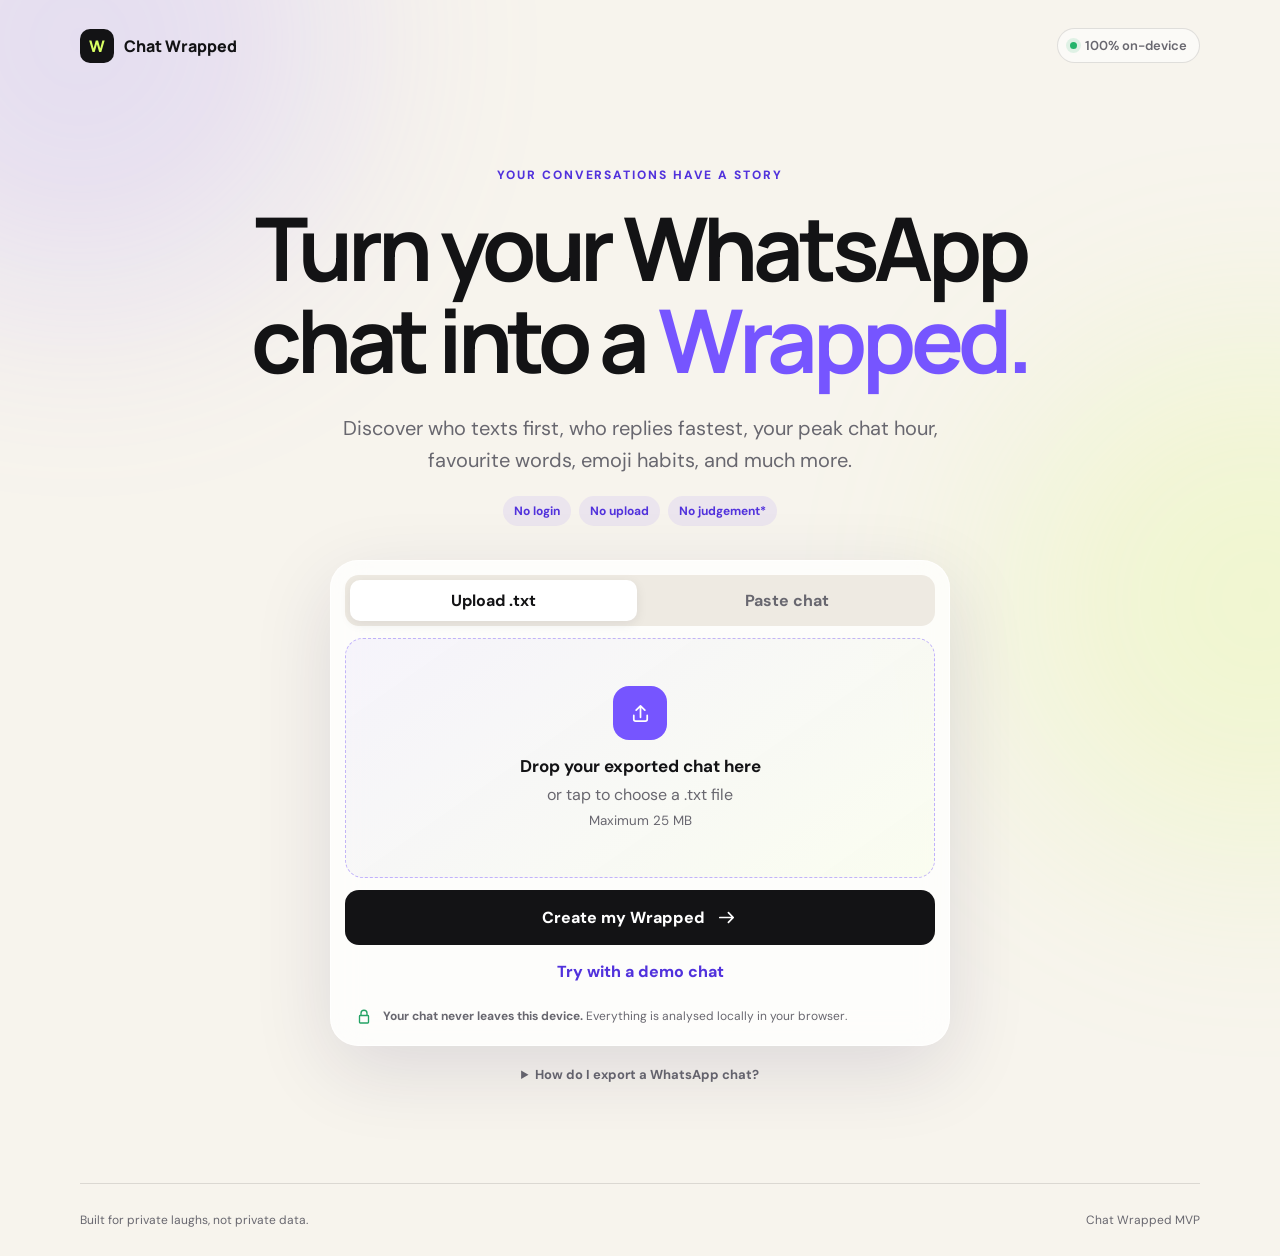
==== index.html @ f318e0dc "Launch Chat Wrapped" ====
<!doctype html>
<html lang="en">
  <head>
    <meta charset="UTF-8" />
    <meta name="viewport" content="width=device-width, initial-scale=1.0" />
    <meta
      name="description"
      content="Turn an exported WhatsApp chat into a private, shareable Chat Wrapped."
    />
    <title>Chat Wrapped - Your WhatsApp story, decoded</title>
    <link rel="preconnect" href="https://fonts.googleapis.com" />
    <link rel="preconnect" href="https://fonts.gstatic.com" crossorigin />
    <link
      href="https://fonts.googleapis.com/css2?family=DM+Sans:wght@400;500;600;700&family=Manrope:wght@700;800&display=swap"
      rel="stylesheet"
    />
    <link rel="stylesheet" href="styles.css" />
  </head>
  <body>
    <div class="ambient ambient-one"></div>
    <div class="ambient ambient-two"></div>

    <header class="site-header">
      <a class="brand" href="#" aria-label="Chat Wrapped home">
        <span class="brand-mark">W</span>
        <span>Chat Wrapped</span>
      </a>
      <span class="privacy-pill"><span class="privacy-dot"></span> 100% on-device</span>
    </header>

    <main>
      <section class="hero" id="hero">
        <div class="eyebrow">Your conversations have a story</div>
        <h1>Turn your WhatsApp chat into a <span>Wrapped.</span></h1>
        <p class="hero-copy">
          Discover who texts first, who replies fastest, your peak chat hour,
          favourite words, emoji habits, and much more.
        </p>

        <div class="hero-badges">
          <span>No login</span>
          <span>No upload</span>
          <span>No judgement*</span>
        </div>

        <div class="upload-card">
          <div class="step-tabs" role="tablist" aria-label="Input method">
            <button class="tab active" data-tab="file" role="tab">Upload .txt</button>
            <button class="tab" data-tab="paste" role="tab">Paste chat</button>
          </div>

          <div class="tab-panel active" id="file-panel">
            <label class="drop-zone" id="drop-zone" for="file-input">
              <input id="file-input" type="file" accept=".txt,text/plain" />
              <span class="upload-icon">
                <svg viewBox="0 0 24 24" aria-hidden="true">
                  <path d="M12 16V4m0 0L7.5 8.5M12 4l4.5 4.5M5 14v4a2 2 0 0 0 2 2h10a2 2 0 0 0 2-2v-4" />
                </svg>
              </span>
              <strong>Drop your exported chat here</strong>
              <span>or tap to choose a .txt file</span>
              <small id="file-name">Maximum 25 MB</small>
            </label>
          </div>

          <div class="tab-panel" id="paste-panel">
            <textarea
              id="chat-input"
              rows="8"
              placeholder="Paste exported WhatsApp chat here..."
              spellcheck="false"
            ></textarea>
          </div>

          <div class="error-message" id="error-message" role="alert"></div>
          <button class="primary-button" id="analyse-button">
            Create my Wrapped
            <svg viewBox="0 0 24 24" aria-hidden="true">
              <path d="M5 12h14m-5-5 5 5-5 5" />
            </svg>
          </button>
          <button class="demo-button" id="demo-button">Try with a demo chat</button>

          <div class="privacy-note">
            <svg viewBox="0 0 24 24" aria-hidden="true">
              <path d="M8 10V7a4 4 0 0 1 8 0v3m-9 0h10a1 1 0 0 1 1 1v8a1 1 0 0 1-1 1H7a1 1 0 0 1-1-1v-8a1 1 0 0 1 1-1Z" />
            </svg>
            <span><strong>Your chat never leaves this device.</strong> Everything is analysed locally in your browser.</span>
          </div>
        </div>

        <details class="export-help">
          <summary>How do I export a WhatsApp chat?</summary>
          <div>
            <p><strong>Android:</strong> Open chat → ⋮ → More → Export chat → Without media.</p>
            <p><strong>iPhone:</strong> Open chat → tap contact/group name → Export Chat → Without Media.</p>
          </div>
        </details>
      </section>

      <section class="results hidden" id="results">
        <div class="results-header">
          <div>
            <div class="eyebrow">The receipts are in</div>
            <h2 id="results-title">Your Chat Wrapped</h2>
            <p id="date-range"></p>
          </div>
          <button class="secondary-button" id="new-chat-button">Analyse another</button>
        </div>

        <div class="spotlight-grid">
          <article class="stat-card hero-stat purple">
            <span class="card-kicker">Total messages</span>
            <strong id="total-messages">0</strong>
            <p id="total-subtext"></p>
            <div class="mini-bars" id="message-bars"></div>
          </article>

          <article class="stat-card hero-stat lime">
            <span class="card-kicker">Conversation starter</span>
            <strong id="starter-name">-</strong>
            <p id="starter-subtext"></p>
            <div class="award-icon">01</div>
          </article>
        </div>

        <div class="stat-grid">
          <article class="stat-card">
            <span class="card-kicker">Fastest replier</span>
            <strong id="fastest-name">-</strong>
            <p id="fastest-time"></p>
          </article>
          <article class="stat-card">
            <span class="card-kicker">Peak chat hour</span>
            <strong id="peak-hour">-</strong>
            <p id="peak-hour-subtext"></p>
          </article>
          <article class="stat-card">
            <span class="card-kicker">Longest streak</span>
            <strong id="longest-streak">-</strong>
            <p>consecutive days of messages</p>
          </article>
          <article class="stat-card">
            <span class="card-kicker">Longest message</span>
            <strong id="longest-message">-</strong>
            <p id="longest-message-subtext"></p>
          </article>
        </div>

        <div class="insights-grid">
          <article class="panel">
            <div class="panel-heading">
              <div>
                <span class="card-kicker">The balance of power</span>
                <h3>Message scoreboard</h3>
              </div>
            </div>
            <div id="participant-list" class="participant-list"></div>
          </article>

          <article class="panel">
            <div class="panel-heading">
              <div>
                <span class="card-kicker">Your shared language</span>
                <h3>Top words</h3>
              </div>
            </div>
            <div id="word-cloud" class="word-cloud"></div>
          </article>

          <article class="panel emoji-panel">
            <div class="panel-heading">
              <div>
                <span class="card-kicker">Emotional vocabulary</span>
                <h3>Emoji leaderboard</h3>
              </div>
            </div>
            <div id="emoji-list" class="emoji-list"></div>
          </article>

          <article class="panel activity-panel">
            <div class="panel-heading">
              <div>
                <span class="card-kicker">When you come alive</span>
                <h3>Weekly activity</h3>
              </div>
            </div>
            <div id="day-chart" class="day-chart"></div>
          </article>
        </div>

        <section class="share-section">
          <div class="share-copy">
            <div class="eyebrow">Made for the group chat</div>
            <h2>Download your share card</h2>
            <p>Names are shortened and message contents are never shown on the card.</p>
          </div>
          <div class="share-layout">
            <canvas id="share-canvas" width="1080" height="1350"></canvas>
            <div class="share-actions">
              <label>
                Card theme
                <select id="theme-select">
                  <option value="midnight">Midnight</option>
                  <option value="lime">Electric lime</option>
                  <option value="sunset">Sunset</option>
                </select>
              </label>
              <button class="primary-button" id="download-button">Download card</button>
              <button class="secondary-button" id="share-button">Share card</button>
            </div>
          </div>
        </section>

        <p class="fine-print">
          *This is entertainment, not relationship science. Reply times exclude gaps longer than 12 hours.
        </p>
      </section>
    </main>

    <footer>
      Built for private laughs, not private data. <span>Chat Wrapped MVP</span>
    </footer>

    <script src="app.js"></script>
  </body>
</html>
---- styles.css ----
:root {
  --ink: #131315;
  --muted: #68676f;
  --paper: #f7f4ed;
  --white: #fff;
  --purple: #7655ff;
  --purple-dark: #5132dc;
  --lime: #d8ff63;
  --line: rgba(19, 19, 21, 0.12);
  --shadow: 0 24px 80px rgba(36, 25, 82, 0.12);
}

* {
  box-sizing: border-box;
}

html {
  scroll-behavior: smooth;
}

body {
  margin: 0;
  min-height: 100vh;
  overflow-x: hidden;
  background: var(--paper);
  color: var(--ink);
  font-family: "DM Sans", system-ui, sans-serif;
}

button,
textarea,
select {
  font: inherit;
}

button {
  cursor: pointer;
}

.ambient {
  position: fixed;
  z-index: -1;
  width: 520px;
  height: 520px;
  border-radius: 50%;
  filter: blur(110px);
  opacity: 0.2;
  pointer-events: none;
}

.ambient-one {
  top: -220px;
  left: -180px;
  background: #9f86ff;
}

.ambient-two {
  right: -240px;
  top: 340px;
  background: #d8ff63;
}

.site-header {
  width: min(1120px, calc(100% - 40px));
  margin: 0 auto;
  padding: 28px 0;
  display: flex;
  justify-content: space-between;
  align-items: center;
}

.brand {
  display: inline-flex;
  align-items: center;
  gap: 10px;
  color: var(--ink);
  text-decoration: none;
  font-family: "Manrope", sans-serif;
  font-weight: 800;
}

.brand-mark {
  display: grid;
  width: 34px;
  height: 34px;
  place-items: center;
  border-radius: 10px;
  background: var(--ink);
  color: var(--lime);
}

.privacy-pill {
  display: inline-flex;
  align-items: center;
  gap: 8px;
  padding: 8px 12px;
  border: 1px solid var(--line);
  border-radius: 999px;
  background: rgba(255, 255, 255, 0.55);
  color: var(--muted);
  font-size: 13px;
  font-weight: 600;
}

.privacy-dot {
  width: 7px;
  height: 7px;
  border-radius: 50%;
  background: #24b46b;
  box-shadow: 0 0 0 4px rgba(36, 180, 107, 0.13);
}

main {
  width: min(1120px, calc(100% - 40px));
  margin: 0 auto;
}

.hero {
  padding: 76px 0 100px;
  text-align: center;
}

.eyebrow {
  margin-bottom: 18px;
  color: var(--purple-dark);
  font-size: 12px;
  font-weight: 800;
  letter-spacing: 0.16em;
  text-transform: uppercase;
}

h1,
h2,
h3 {
  margin: 0;
  font-family: "Manrope", sans-serif;
  line-height: 1.05;
}

h1 {
  max-width: 840px;
  margin-inline: auto;
  font-size: clamp(48px, 8vw, 88px);
  letter-spacing: -0.06em;
}

h1 span {
  color: var(--purple);
}

.hero-copy {
  max-width: 650px;
  margin: 26px auto 20px;
  color: var(--muted);
  font-size: clamp(17px, 2vw, 20px);
  line-height: 1.6;
}

.hero-badges {
  display: flex;
  justify-content: center;
  flex-wrap: wrap;
  gap: 8px;
  margin-bottom: 34px;
}

.hero-badges span {
  padding: 7px 11px;
  border-radius: 999px;
  background: rgba(118, 85, 255, 0.09);
  color: var(--purple-dark);
  font-size: 12px;
  font-weight: 700;
}

.upload-card {
  width: min(620px, 100%);
  margin: 0 auto;
  padding: 14px;
  border: 1px solid rgba(255, 255, 255, 0.7);
  border-radius: 28px;
  background: rgba(255, 255, 255, 0.76);
  box-shadow: var(--shadow);
  backdrop-filter: blur(18px);
}

.step-tabs {
  display: grid;
  grid-template-columns: 1fr 1fr;
  gap: 6px;
  padding: 5px;
  border-radius: 14px;
  background: #eeeae2;
}

.tab {
  border: 0;
  border-radius: 10px;
  padding: 10px;
  background: transparent;
  color: var(--muted);
  font-weight: 700;
}

.tab.active {
  background: var(--white);
  color: var(--ink);
  box-shadow: 0 3px 12px rgba(22, 16, 40, 0.08);
}

.tab-panel {
  display: none;
  margin-top: 12px;
}

.tab-panel.active {
  display: block;
}

.drop-zone {
  min-height: 240px;
  padding: 32px 22px;
  display: flex;
  flex-direction: column;
  justify-content: center;
  align-items: center;
  gap: 7px;
  border: 1.5px dashed rgba(118, 85, 255, 0.42);
  border-radius: 18px;
  background: linear-gradient(145deg, rgba(118, 85, 255, 0.055), rgba(216, 255, 99, 0.07));
  transition: 180ms ease;
}

.drop-zone.dragging,
.drop-zone:hover {
  border-color: var(--purple);
  background: rgba(118, 85, 255, 0.08);
  transform: translateY(-1px);
}

.drop-zone input {
  display: none;
}

.drop-zone strong {
  font-size: 17px;
}

.drop-zone > span:not(.upload-icon),
.drop-zone small {
  color: var(--muted);
}

.upload-icon {
  display: grid;
  width: 54px;
  height: 54px;
  margin-bottom: 8px;
  place-items: center;
  border-radius: 16px;
  background: var(--purple);
  color: var(--white);
}

.upload-icon svg,
.primary-button svg,
.privacy-note svg {
  width: 23px;
  fill: none;
  stroke: currentColor;
  stroke-width: 1.8;
  stroke-linecap: round;
  stroke-linejoin: round;
}

textarea {
  width: 100%;
  min-height: 240px;
  resize: vertical;
  border: 1px solid var(--line);
  border-radius: 18px;
  padding: 18px;
  outline: 0;
  background: #fbfaf7;
  color: var(--ink);
  line-height: 1.55;
}

textarea:focus {
  border-color: var(--purple);
  box-shadow: 0 0 0 4px rgba(118, 85, 255, 0.1);
}

.primary-button,
.secondary-button,
.demo-button {
  border: 0;
  border-radius: 14px;
  font-weight: 800;
  transition: 160ms ease;
}

.primary-button {
  width: 100%;
  margin-top: 12px;
  padding: 16px 20px;
  display: flex;
  justify-content: center;
  align-items: center;
  gap: 10px;
  background: var(--ink);
  color: var(--white);
}

.primary-button:hover {
  background: var(--purple-dark);
  transform: translateY(-1px);
}

.primary-button:disabled {
  cursor: wait;
  opacity: 0.6;
}

.demo-button {
  margin: 8px 0 4px;
  padding: 8px 14px;
  background: transparent;
  color: var(--purple-dark);
}

.demo-button:hover {
  background: rgba(118, 85, 255, 0.08);
}

.privacy-note {
  display: flex;
  align-items: center;
  gap: 10px;
  padding: 14px 10px 5px;
  color: var(--muted);
  text-align: left;
  font-size: 12px;
  line-height: 1.4;
}

.privacy-note svg {
  width: 18px;
  flex: 0 0 auto;
  color: #24a365;
}

.error-message {
  display: none;
  margin-top: 10px;
  padding: 11px 13px;
  border-radius: 10px;
  background: #fff0ee;
  color: #a62c20;
  text-align: left;
  font-size: 13px;
  font-weight: 600;
}

.error-message.visible {
  display: block;
}

.export-help {
  width: min(620px, 100%);
  margin: 20px auto 0;
  color: var(--muted);
  text-align: left;
  font-size: 13px;
}

.export-help summary {
  cursor: pointer;
  text-align: center;
  font-weight: 700;
}

.export-help div {
  margin-top: 12px;
  padding: 14px 18px;
  border: 1px solid var(--line);
  border-radius: 14px;
  background: rgba(255, 255, 255, 0.52);
}

.results {
  padding: 48px 0 80px;
}

.hidden {
  display: none;
}

.results-header {
  margin-bottom: 34px;
  display: flex;
  justify-content: space-between;
  align-items: end;
  gap: 20px;
}

.results-header h2,
.share-copy h2 {
  font-size: clamp(36px, 5vw, 60px);
  letter-spacing: -0.05em;
}

.results-header p {
  margin: 10px 0 0;
  color: var(--muted);
}

.secondary-button {
  padding: 12px 16px;
  border: 1px solid var(--line);
  background: rgba(255, 255, 255, 0.62);
  color: var(--ink);
}

.secondary-button:hover {
  border-color: var(--purple);
  color: var(--purple-dark);
}

.spotlight-grid,
.stat-grid,
.insights-grid {
  display: grid;
  gap: 16px;
}

.spotlight-grid {
  grid-template-columns: 1.3fr 1fr;
}

.stat-grid {
  grid-template-columns: repeat(4, 1fr);
  margin-top: 16px;
}

.stat-card,
.panel {
  position: relative;
  overflow: hidden;
  border: 1px solid rgba(255, 255, 255, 0.8);
  border-radius: 24px;
  background: rgba(255, 255, 255, 0.72);
  box-shadow: 0 12px 34px rgba(36, 25, 82, 0.06);
}

.stat-card {
  min-height: 180px;
  padding: 24px;
}

.hero-stat {
  min-height: 270px;
  padding: 30px;
}

.stat-card.purple {
  background: var(--purple);
  color: var(--white);
}

.stat-card.lime {
  background: var(--lime);
}

.card-kicker {
  display: block;
  margin-bottom: 16px;
  color: var(--muted);
  font-size: 11px;
  font-weight: 800;
  letter-spacing: 0.12em;
  text-transform: uppercase;
}

.purple .card-kicker,
.purple p {
  color: rgba(255, 255, 255, 0.74);
}

.stat-card strong {
  display: block;
  font-family: "Manrope", sans-serif;
  font-size: clamp(28px, 4vw, 50px);
  line-height: 1;
  letter-spacing: -0.045em;
}

.hero-stat strong {
  font-size: clamp(48px, 7vw, 78px);
}

.stat-card p {
  margin: 12px 0 0;
  color: var(--muted);
  font-size: 13px;
}

.award-icon {
  position: absolute;
  right: -15px;
  bottom: -25px;
  color: rgba(19, 19, 21, 0.1);
  font-family: "Manrope", sans-serif;
  font-size: 130px;
  font-weight: 800;
  line-height: 1;
}

.mini-bars {
  position: absolute;
  right: 30px;
  bottom: 28px;
  left: 30px;
  height: 44px;
  display: flex;
  align-items: end;
  gap: 5px;
  opacity: 0.6;
}

.mini-bars span {
  flex: 1;
  min-height: 5px;
  border-radius: 4px 4px 1px 1px;
  background: var(--white);
}

.insights-grid {
  grid-template-columns: 1fr 1fr;
  margin-top: 16px;
}

.panel {
  min-height: 330px;
  padding: 28px;
}

.panel-heading {
  margin-bottom: 28px;
  display: flex;
  justify-content: space-between;
  align-items: center;
}

.panel-heading .card-kicker {
  margin-bottom: 9px;
}

.panel h3 {
  font-size: 25px;
  letter-spacing: -0.03em;
}

.participant-row {
  margin-bottom: 20px;
}

.participant-meta {
  margin-bottom: 8px;
  display: flex;
  justify-content: space-between;
  gap: 10px;
  font-size: 13px;
  font-weight: 700;
}

.participant-meta span:last-child {
  color: var(--muted);
}

.progress-track {
  height: 11px;
  overflow: hidden;
  border-radius: 99px;
  background: #ebe8e2;
}

.progress-fill {
  height: 100%;
  border-radius: inherit;
  background: var(--purple);
}

.participant-row:nth-child(2) .progress-fill {
  background: #b991ff;
}

.participant-row:nth-child(3) .progress-fill {
  background: #e1b544;
}

.word-cloud {
  min-height: 220px;
  display: flex;
  flex-wrap: wrap;
  justify-content: center;
  align-content: center;
  gap: 8px 15px;
}

.word-cloud span {
  color: var(--purple-dark);
  font-weight: 800;
  line-height: 1;
}

.emoji-list {
  display: grid;
  grid-template-columns: repeat(5, 1fr);
  gap: 10px;
}

.emoji-item {
  padding: 14px 8px;
  border-radius: 16px;
  background: #f0ede7;
  text-align: center;
}

.emoji-item strong {
  display: block;
  margin-bottom: 5px;
  font-size: 30px;
}

.emoji-item span {
  color: var(--muted);
  font-size: 11px;
  font-weight: 700;
}

.day-chart {
  min-height: 220px;
  display: flex;
  align-items: end;
  gap: 10px;
}

.day-column {
  height: 200px;
  flex: 1;
  display: flex;
  flex-direction: column;
  justify-content: end;
  align-items: center;
  gap: 8px;
}

.day-bar {
  width: 100%;
  min-height: 3px;
  border-radius: 8px 8px 3px 3px;
  background: linear-gradient(var(--purple), #a58eff);
}

.day-column span {
  color: var(--muted);
  font-size: 10px;
  font-weight: 700;
}

.share-section {
  margin-top: 48px;
  padding-top: 48px;
  border-top: 1px solid var(--line);
}

.share-copy {
  max-width: 650px;
}

.share-copy p {
  color: var(--muted);
}

.share-layout {
  margin-top: 30px;
  display: grid;
  grid-template-columns: minmax(0, 420px) 260px;
  gap: 30px;
  align-items: start;
}

#share-canvas {
  width: 100%;
  border-radius: 22px;
  box-shadow: var(--shadow);
}

.share-actions {
  display: grid;
  gap: 10px;
}

.share-actions label {
  color: var(--muted);
  font-size: 12px;
  font-weight: 700;
}

.share-actions select {
  width: 100%;
  margin-top: 7px;
  padding: 13px;
  border: 1px solid var(--line);
  border-radius: 12px;
  background: var(--white);
  color: var(--ink);
}

.share-actions .primary-button {
  margin-top: 6px;
}

.fine-print {
  margin-top: 30px;
  color: var(--muted);
  font-size: 11px;
}

footer {
  width: min(1120px, calc(100% - 40px));
  margin: 0 auto;
  padding: 28px 0;
  border-top: 1px solid var(--line);
  color: var(--muted);
  font-size: 12px;
}

footer span {
  float: right;
}

@media (max-width: 850px) {
  .hero {
    padding-top: 48px;
  }

  .spotlight-grid,
  .insights-grid {
    grid-template-columns: 1fr;
  }

  .stat-grid {
    grid-template-columns: 1fr 1fr;
  }
}

@media (max-width: 620px) {
  .site-header,
  main,
  footer {
    width: min(100% - 24px, 1120px);
  }

  .site-header {
    padding-top: 18px;
  }

  .privacy-pill {
    font-size: 0;
  }

  .privacy-pill::after {
    content: "Private";
    font-size: 12px;
  }

  .hero {
    padding: 38px 0 70px;
  }

  h1 {
    font-size: clamp(44px, 14vw, 68px);
  }

  .upload-card {
    border-radius: 22px;
  }

  .drop-zone {
    min-height: 210px;
  }

  .results-header {
    align-items: start;
    flex-direction: column;
  }

  .stat-grid {
    grid-template-columns: 1fr;
  }

  .hero-stat {
    min-height: 240px;
  }

  .panel {
    padding: 22px;
  }

  .emoji-list {
    grid-template-columns: repeat(5, minmax(52px, 1fr));
    overflow-x: auto;
  }

  .share-layout {
    grid-template-columns: 1fr;
  }

  footer span {
    display: block;
    float: none;
    margin-top: 6px;
  }
}

@media (prefers-reduced-motion: reduce) {
  * {
    scroll-behavior: auto !important;
    transition: none !important;
  }
}
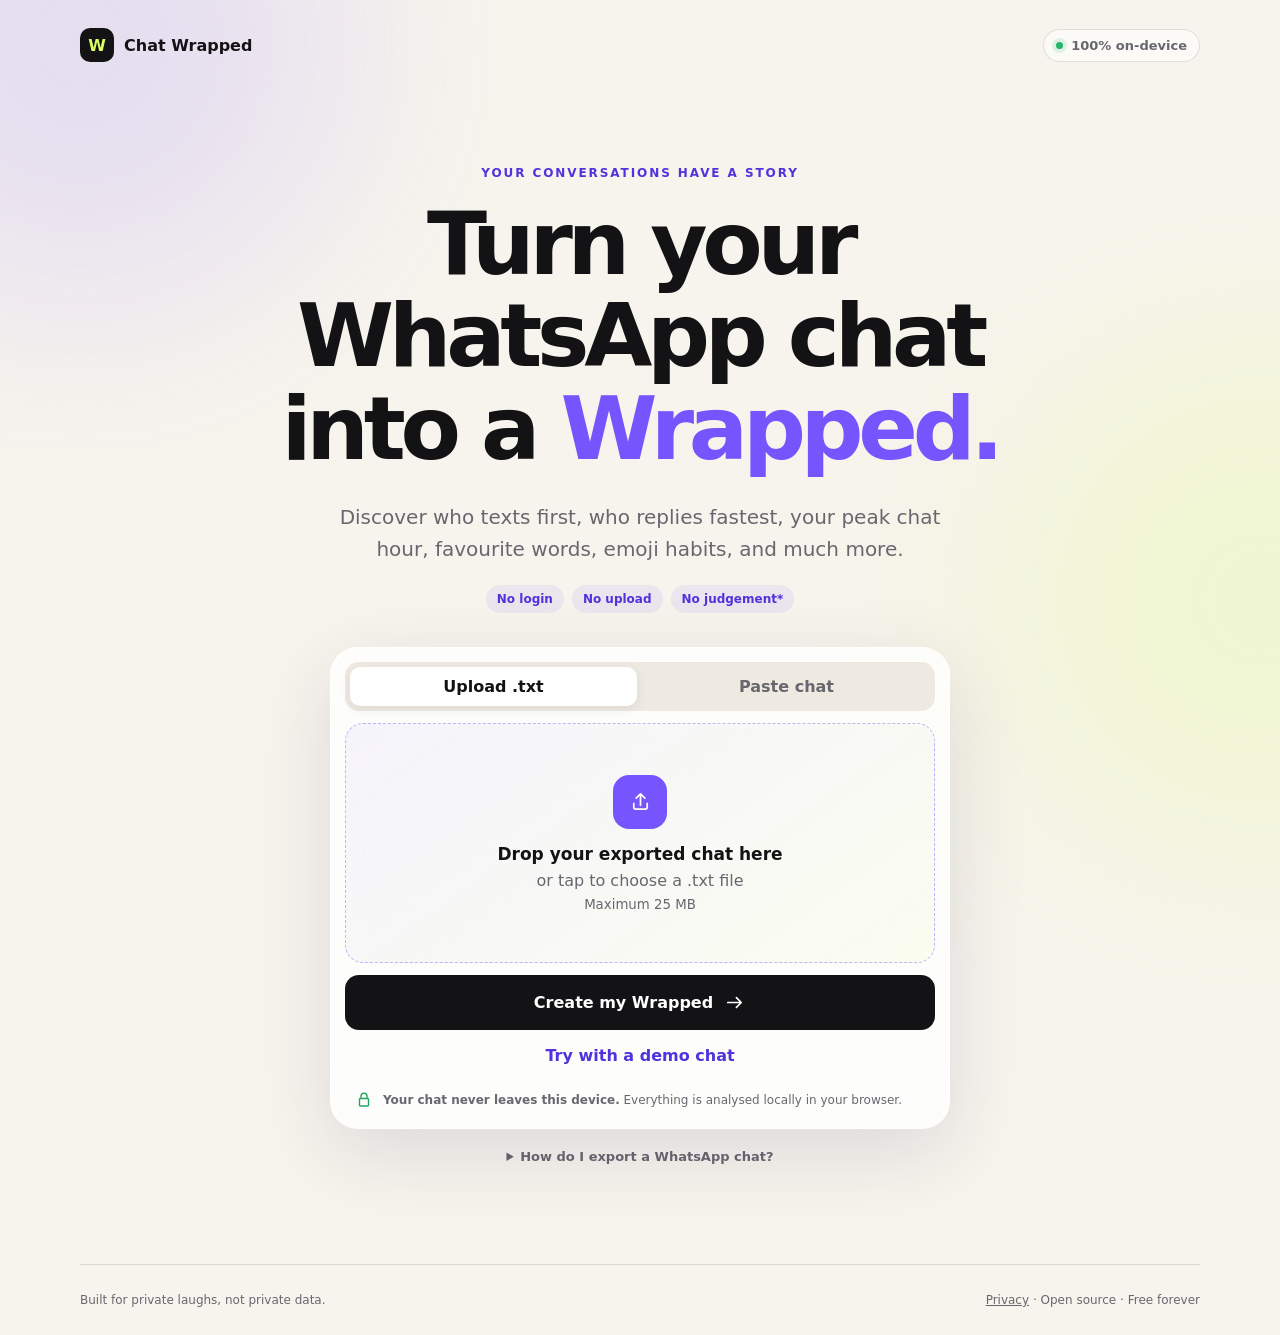
==== commit ed464020: "Prepare zero-cost public launch" ====
--- a/index.html
+++ b/index.html
@@ -8,12 +8,6 @@
       content="Turn an exported WhatsApp chat into a private, shareable Chat Wrapped."
     />
     <title>Chat Wrapped - Your WhatsApp story, decoded</title>
-    <link rel="preconnect" href="https://fonts.googleapis.com" />
-    <link rel="preconnect" href="https://fonts.gstatic.com" crossorigin />
-    <link
-      href="https://fonts.googleapis.com/css2?family=DM+Sans:wght@400;500;600;700&family=Manrope:wght@700;800&display=swap"
-      rel="stylesheet"
-    />
     <link rel="stylesheet" href="styles.css" />
   </head>
   <body>
@@ -219,7 +213,8 @@
     </main>
 
     <footer>
-      Built for private laughs, not private data. <span>Chat Wrapped MVP</span>
+      Built for private laughs, not private data.
+      <span><a href="privacy.html">Privacy</a> · Open source · Free forever</span>
     </footer>
 
     <script src="app.js"></script>
--- a/styles.css
+++ b/styles.css
@@ -24,7 +24,7 @@
   overflow-x: hidden;
   background: var(--paper);
   color: var(--ink);
-  font-family: "DM Sans", system-ui, sans-serif;
+  font-family: Inter, ui-sans-serif, system-ui, -apple-system, BlinkMacSystemFont, "Segoe UI", sans-serif;
 }
 
 button,
@@ -75,7 +75,7 @@
   gap: 10px;
   color: var(--ink);
   text-decoration: none;
-  font-family: "Manrope", sans-serif;
+  font-family: inherit;
   font-weight: 800;
 }
 
@@ -133,7 +133,7 @@
 h2,
 h3 {
   margin: 0;
-  font-family: "Manrope", sans-serif;
+  font-family: inherit;
   line-height: 1.05;
 }
 
@@ -489,7 +489,7 @@
 
 .stat-card strong {
   display: block;
-  font-family: "Manrope", sans-serif;
+  font-family: inherit;
   font-size: clamp(28px, 4vw, 50px);
   line-height: 1;
   letter-spacing: -0.045em;
@@ -510,7 +510,7 @@
   right: -15px;
   bottom: -25px;
   color: rgba(19, 19, 21, 0.1);
-  font-family: "Manrope", sans-serif;
+  font-family: inherit;
   font-size: 130px;
   font-weight: 800;
   line-height: 1;
@@ -741,6 +741,10 @@
   float: right;
 }
 
+footer a {
+  color: inherit;
+}
+
 @media (max-width: 850px) {
   .hero {
     padding-top: 48px;
